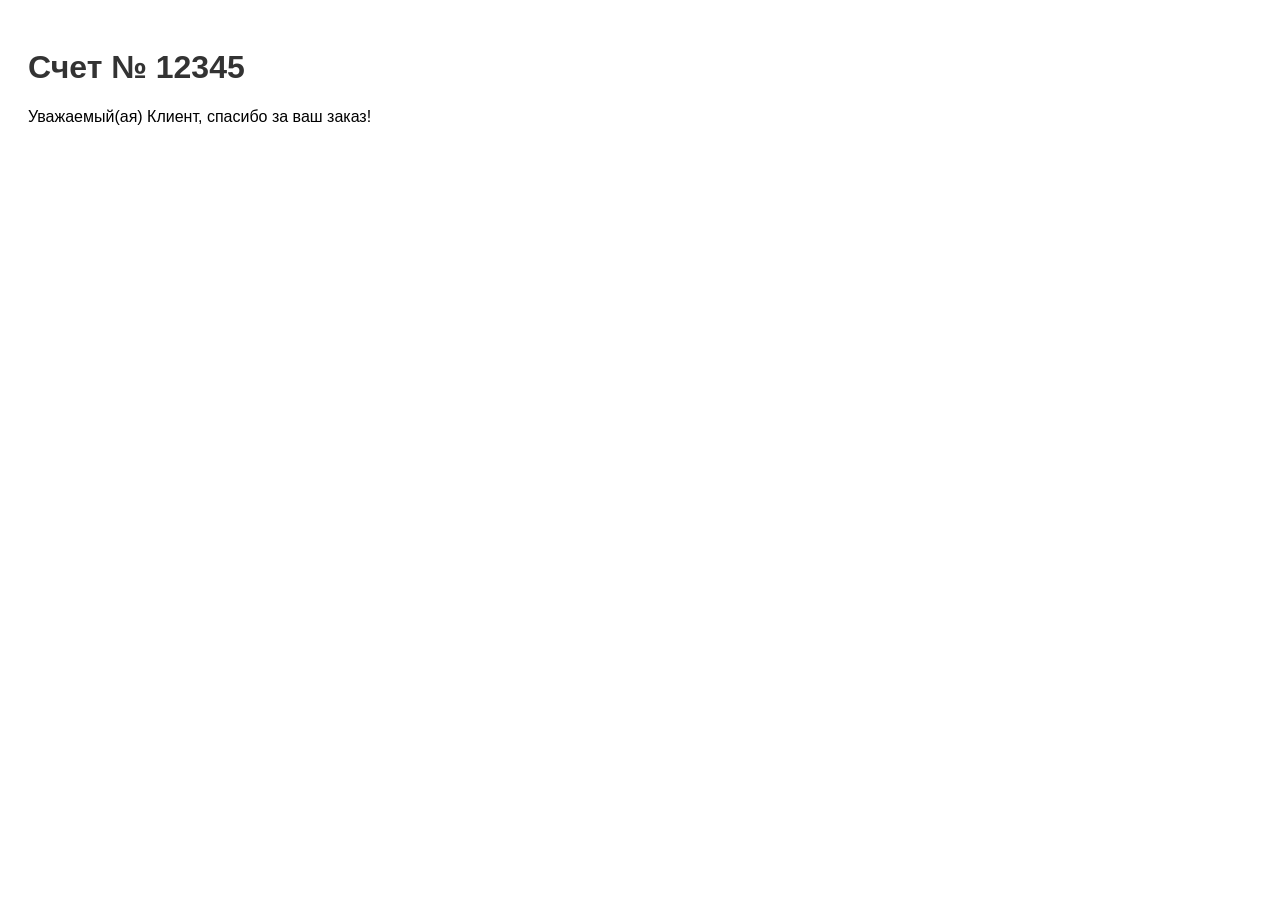
==== presentation/src/main/resources/templates/itinerary.html @ 8a00c283 "account page" ====
<!DOCTYPE html>
<html lang="ru" xmlns:th="http://www.thymeleaf.org">
<head>
    <meta charset="UTF-8"/>
    <title>Маршрутная квитанция</title>
    <style>
        body { font-family: 'Arial', sans-serif; padding: 20px; }
        h1 { color: #333; }
        table { width: 100%; border-collapse: collapse; margin-top: 20px; }
        th, td { border: 1px solid #ddd; padding: 8px; text-align: left; }
        th { background-color: #f2f2f2; }
    </style>
</head>
<body>
<h1>Счет № <span>12345</span></h1>
<p>Уважаемый(ая) <span>Клиент</span>, спасибо за ваш заказ!</p>
</body>
</html>
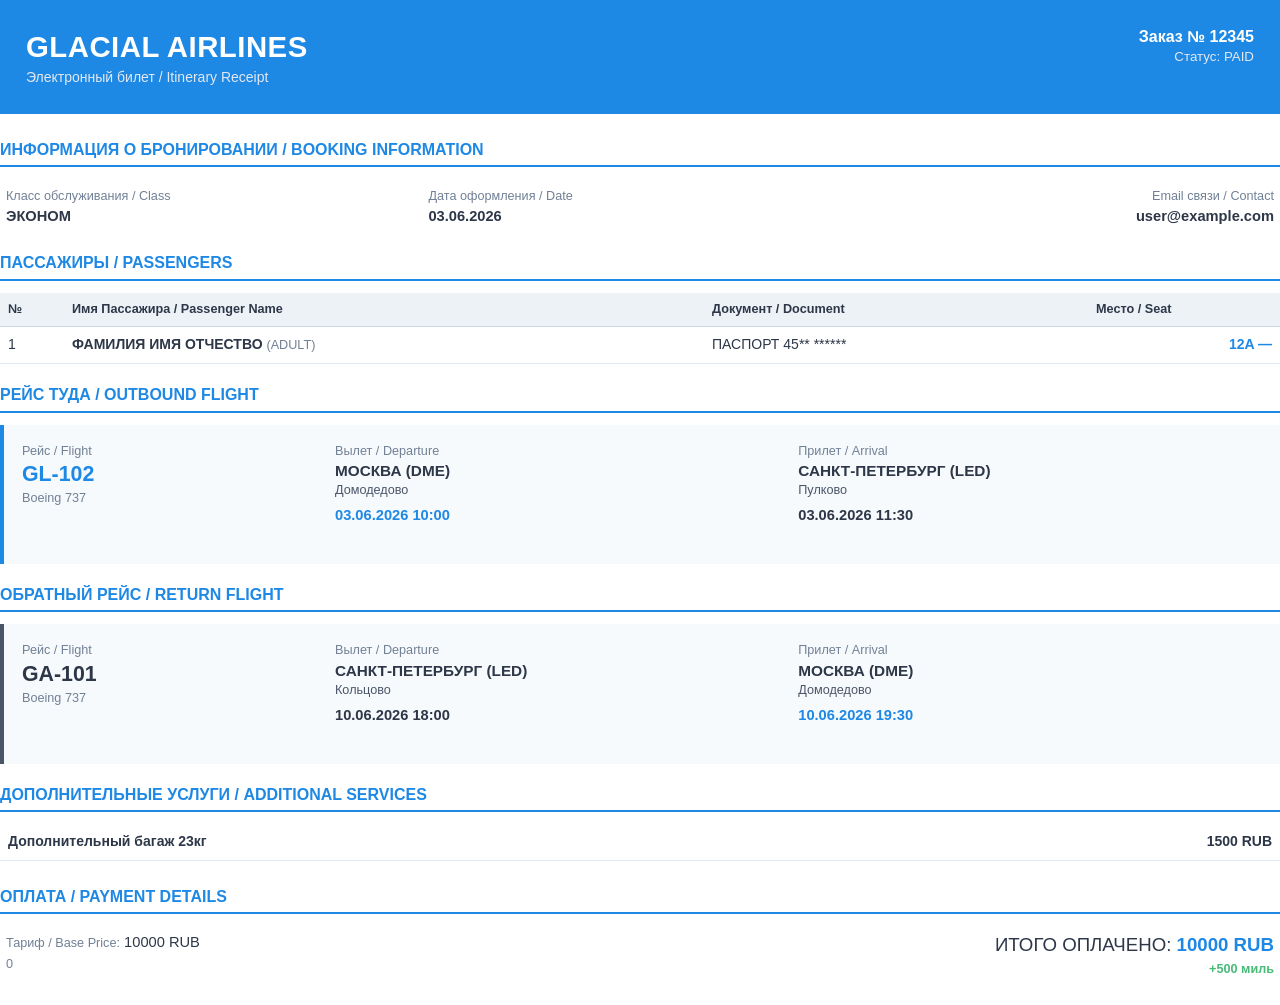
==== commit 92175fce: "itinerary receipt generation & comments" ====
--- a/presentation/src/main/resources/templates/itinerary.html
+++ b/presentation/src/main/resources/templates/itinerary.html
@@ -2,17 +2,240 @@
 <html lang="ru" xmlns:th="http://www.thymeleaf.org">
 <head>
     <meta charset="UTF-8"/>
-    <title>Маршрутная квитанция</title>
+    <title th:text="${'Маршрутная квитанция № ' + order.id}">Маршрутная квитанция</title>
     <style>
-        body { font-family: 'Arial', sans-serif; padding: 20px; }
-        h1 { color: #333; }
-        table { width: 100%; border-collapse: collapse; margin-top: 20px; }
-        th, td { border: 1px solid #ddd; padding: 8px; text-align: left; }
-        th { background-color: #f2f2f2; }
+        @font-face { font-family: 'Raleway'; font-weight: 400; font-style: normal; }
+        @font-face { font-family: 'Raleway'; font-weight: 500; font-style: normal; }
+        @font-face { font-family: 'Raleway'; font-weight: 700; font-style: normal; }
+
+        @page {
+            size: A4;
+            margin: 20mm 15mm 20mm 15mm;
+        }
+
+        body {
+            font-family: 'Raleway', sans-serif;
+            font-size: 11pt;
+            line-height: 1.4;
+            color: #2D3748;
+            margin: 0;
+            padding: 0;
+        }
+
+        table {
+            width: 100%;
+            border-collapse: collapse;
+            margin-bottom: 20px;
+        }
+
+        td {
+            vertical-align: top;
+            padding: 6px;
+        }
+
+        .text-right { text-align: right; }
+        .text-bold { font-weight: 700; }
+        .text-muted { color: #718096; font-size: 9.5pt; }
+
+        .header-text-sub { font-size: 10.5pt; color: #E2E8F0; }
+        .header-status-sub { font-size: 10pt; color: #E2E8F0; }
+
+        .header-block {
+            background-color: rgb(30, 136, 229);
+            color: #ffffff;
+            padding: 20px;
+            margin-bottom: 25px;
+        }
+
+        .header-block h1 {
+            margin: 0;
+            font-size: 22pt;
+            font-weight: 700;
+            text-transform: uppercase;
+            letter-spacing: 0.5px;
+        }
+
+        .section-title {
+            font-size: 12pt;
+            font-weight: 700;
+            color: rgb(30, 136, 229);
+            border-bottom: 2px solid rgb(30, 136, 229);
+            padding-bottom: 4px;
+            margin-bottom: 12px;
+            text-transform: uppercase;
+        }
+
+        .data-table th {
+            background-color: #EDF2F7;
+            text-align: left;
+            padding: 8px;
+            font-weight: 700;
+            font-size: 9.5pt;
+            border-bottom: 1px solid #CBD5E0;
+        }
+
+        .data-table td {
+            border-bottom: 1px solid #E2E8F0;
+            padding: 8px;
+            font-size: 10.5pt;
+        }
+
+        .flight-zone {
+            background-color: #F7FAFC;
+            border-left: 4px solid rgb(30, 136, 229);
+            padding: 12px;
+            margin-bottom: 20px;
+        }
     </style>
 </head>
 <body>
-<h1>Счет № <span>12345</span></h1>
-<p>Уважаемый(ая) <span>Клиент</span>, спасибо за ваш заказ!</p>
+
+    <div class="header-block">
+        <table style="margin: 0;">
+            <tr>
+                <td>
+                    <h1>Glacial Airlines</h1>
+                    <span class="header-text-sub">Электронный билет / Itinerary Receipt</span>
+                </td>
+                <td class="text-right" style="font-size: 12pt;">
+                    <div class="text-bold">Заказ № <span th:text="${order.id}">12345</span></div>
+                    <div class="header-status-sub" th:text="${'Статус: ' + order.status}">Статус: PAID</div>
+                </td>
+            </tr>
+        </table>
+    </div>
+
+    <div class="section-title">Информация о бронировании / Booking Information</div>
+    <table>
+        <tr>
+            <td width="33%">
+                <span class="text-muted">Класс обслуживания / Class</span><br/>
+                <span class="text-bold" th:text="${order.seatClass}">ЭКОНОМ</span>
+            </td>
+            <td width="33%">
+                <span class="text-muted">Дата оформления / Date</span><br/>
+                <span class="text-bold" th:text="${#temporals.format(order.createdAt, 'dd.MM.yyyy HH:mm')}">03.06.2026</span>
+            </td>
+            <td width="34%" class="text-right">
+                <span class="text-muted">Email связи / Contact</span><br/>
+                <span class="text-bold" th:text="${order.contactEmail}">user@example.com</span>
+            </td>
+        </tr>
+    </table>
+
+    <div class="section-title">Пассажиры / Passengers</div>
+    <table class="data-table">
+        <thead>
+        <tr>
+            <th width="5%">№</th>
+            <th width="50%">Имя Пассажира / Passenger Name</th>
+            <th width="30%">Документ / Document</th>
+            <th width="15%" class="text-right">Место / Seat</th>
+        </tr>
+        </thead>
+        <tbody>
+        <tr th:each="op, iter : ${order.passengers}">
+            <td th:text="${iter.count}">1</td>
+            <td class="text-bold">
+                <span th:text="${op.lastName + ' ' + op.firstName}">ФАМИЛИЯ ИМЯ</span>
+                <span th:if="${op.middleName != null}" th:text="${' ' + op.middleName}">ОТЧЕСТВО</span>
+                <span class="text-muted" style="font-weight: normal;" th:text="${' (' + op.passengerType + ')'}">(ADULT)</span>
+            </td>
+            <td>
+                <span th:text="${op.documentType}">ПАСПОРТ</span>
+                <span th:text="${op.documentNumber}">45** ******</span>
+            </td>
+            <td class="text-right text-bold" style="color: rgb(30, 136, 229);">
+                        <span th:if="${op.outboundSeatAvailability != null and op.outboundSeatAvailability.seat != null}"
+                              th:text="${op.outboundSeatAvailability.seat.seatNumber}">12A</span>
+                <span th:unless="${op.outboundSeatAvailability != null and op.outboundSeatAvailability.seat != null}">—</span>
+            </td>
+        </tr>
+        </tbody>
+    </table>
+
+    <div class="section-title">Рейс Туда / Outbound Flight</div>
+    <div class="flight-zone">
+        <table>
+            <tr>
+                <td width="25%">
+                    <div class="text-muted">Рейс / Flight</div>
+                    <div class="text-bold" style="font-size: 16pt; color: rgb(30, 136, 229);" th:text="${order.outboundFlight.flightNumber}">GL-102</div>
+                    <div class="text-muted" th:text="${'ВС: ' + order.outboundFlight.aircraft.model}">Boeing 737</div>
+                </td>
+                <td width="37%">
+                    <div class="text-muted">Вылет / Departure</div>
+                    <div class="text-bold" style="font-size: 11.5pt;" th:text="${order.outboundFlight.route.departureAirport.city + ' (' + order.outboundFlight.route.departureAirport.iataCode + ')'}">МОСКВА (DME)</div>
+                    <div style="font-size: 9.5pt; color: #4A5568;" th:text="${order.outboundFlight.route.departureAirport.name}">Домодедово</div>
+                    <div class="text-bold" style="margin-top: 6px; color: rgb(30, 136, 229);"
+                         th:text="${#temporals.format(order.outboundFlight.departureTime, 'dd.MM.yyyy HH:mm')}">03.06.2026 10:00</div>
+                </td>
+                <td width="38%">
+                    <div class="text-muted">Прилет / Arrival</div>
+                    <div class="text-bold" style="font-size: 11.5pt;" th:text="${order.outboundFlight.route.arrivalAirport.city + ' (' + order.outboundFlight.route.arrivalAirport.iataCode + ')'}">САНКТ-ПЕТЕРБУРГ (LED)</div>
+                    <div style="font-size: 9.5pt; color: #4A5568;" th:text="${order.outboundFlight.route.arrivalAirport.name}">Пулково</div>
+                    <div class="text-bold" style="margin-top: 6px;"
+                         th:text="${#temporals.format(order.outboundFlight.arrivalTime, 'dd.MM.yyyy HH:mm')}">03.06.2026 11:30</div>
+                </td>
+            </tr>
+        </table>
+    </div>
+
+    <div th:if="${order.returnFlight != null}">
+        <div class="section-title">Обратный рейс / Return Flight</div>
+        <div class="flight-zone" style="border-left-color: #4A5568;">
+            <table>
+                <tr>
+                    <td width="25%">
+                        <div class="text-muted">Рейс / Flight</div>
+                        <div class="text-bold" style="font-size: 16pt;" th:text="${order.returnFlight.flightNumber}">GА-101</div>
+                        <div class="text-muted" th:text="${'ВС: ' + order.returnFlight.aircraft.model}">Boeing 737</div>
+                    </td>
+                    <td width="37%">
+                        <div class="text-muted">Вылет / Departure</div>
+                        <div class="text-bold" style="font-size: 11.5pt;" th:text="${order.returnFlight.route.departureAirport.city + ' (' + order.returnFlight.route.departureAirport.iataCode + ')'}">САНКТ-ПЕТЕРБУРГ (LED)</div>
+                        <div style="font-size: 9.5pt; color: #4A5568;" th:text="${order.returnFlight.route.departureAirport.name}">Кольцово</div>
+                        <div class="text-bold" style="margin-top: 6px;"
+                             th:text="${#temporals.format(order.returnFlight.departureTime, 'dd.MM.yyyy HH:mm')}">10.06.2026 18:00</div>
+                    </td>
+                    <td width="38%">
+                        <div class="text-muted">Прилет / Arrival</div>
+                        <div class="text-bold" style="font-size: 11.5pt;" th:text="${order.returnFlight.route.arrivalAirport.city + ' (' + order.returnFlight.route.arrivalAirport.iataCode + ')'}">МОСКВА (DME)</div>
+                        <div style="font-size: 9.5pt; color: #4A5568;" th:text="${order.returnFlight.route.arrivalAirport.name}">Домодедово</div>
+                        <div class="text-bold" style="margin-top: 6px; color: rgb(30, 136, 229);"
+                             th:text="${#temporals.format(order.returnFlight.arrivalTime, 'dd.MM.yyyy HH:mm')}">10.06.2026 19:30</div>
+                    </td>
+                </tr>
+            </table>
+        </div>
+    </div>
+
+    <div th:if="${not #lists.isEmpty(order.selectedServices)}">
+        <div class="section-title">Дополнительные услуги / Additional Services</div>
+        <table class="data-table" style="margin-bottom: 25px;">
+            <tr th:each="service : ${order.selectedServices}">
+                <td class="text-bold" th:text="${service.name}">Дополнительный багаж 23кг</td>
+                <td class="text-right text-bold" width="20%" th:text="${service.price + ' RUB'}">1500 RUB</td>
+            </tr>
+        </table>
+    </div>
+
+    <div class="section-title">Оплата / Payment Details</div>
+    <table style="margin-top: 10px;">
+        <tr>
+            <td>
+                <span class="text-muted">Тариф / Base Price:</span> <span th:text="${order.basePrice + ' RUB'}">10000 RUB</span><br/>
+                <span class="text-muted" th:text="${'Списано миль / Miles spent: ' + order.milesSpent}">0</span>
+            </td>
+            <td class="text-right" style="vertical-align: bottom;">
+                <div style="font-size: 14pt; margin-bottom: 3px;">
+                    <span>ИТОГО ОПЛАЧЕНО: </span>
+                    <span class="text-bold" style="color: rgb(30, 136, 229);" th:text="${order.totalPrice + ' RUB'}">10000 RUB</span>
+                </div>
+                <div class="text-bold" style="color: #48BB78; font-size: 9.5pt;" th:text="${'Начислено миль / Miles earned: +' + order.milesEarned}">+500 миль</div>
+            </td>
+        </tr>
+    </table>
+
 </body>
 </html>
